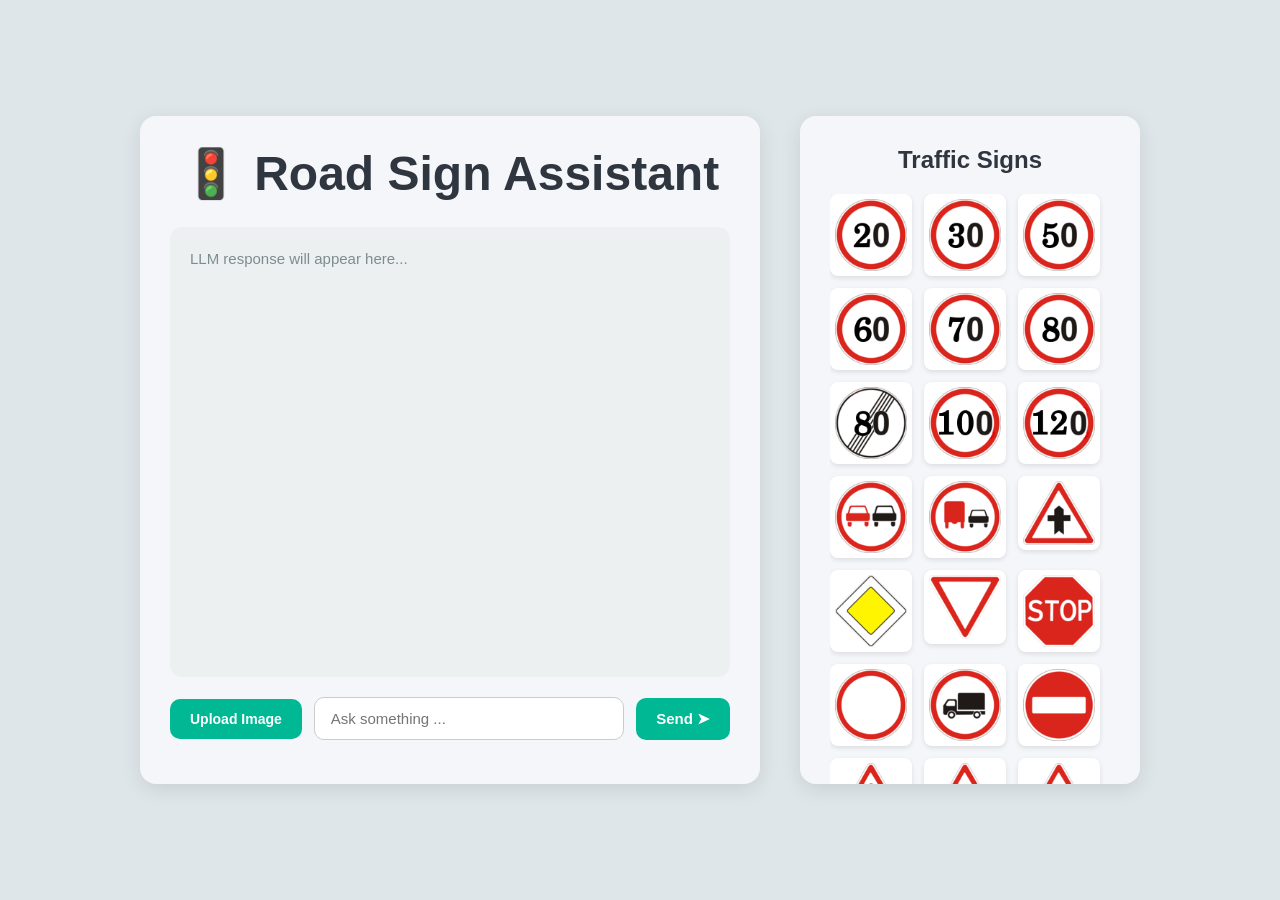
==== frontend/index.html @ b506bc50 "frontend ready" ====
<!DOCTYPE html>
<html lang="en">
<head>
    <meta charset="UTF-8">
    <meta name="viewport" content="width=device-width, initial-scale=1.0">
    <title>Road Sign Assistant</title>
    <link rel="stylesheet" href="style.css">
</head>
<body>

<div class="main-wrapper">
    <div class="container">

        <!-- Header -->
        <h1>🚦 Road Sign Assistant</h1>

        <!-- Output Box -->
        <div class="output-box" id="outputBox">
            <p class="placeholder">LLM response will appear here...</p>
        </div>

        <!-- Input Section -->
        <div class="input-section">

            <!-- Upload Button -->
            <label for="imageUpload" class="upload-btn">Upload Image</label>
            <input type="file" id="imageUpload" hidden accept="image/*">

            <!-- Text Input -->
            <input type="text" id="userInput" placeholder="Ask something ...">

            <!-- Send Button -->
            <button id="sendBtn">Send ➤</button>

        </div>

    </div>

    <!-- Signs Gallery Box -->
    <div class="signs-gallery">
        <h2>Traffic Signs</h2>
        <div class="signs-grid" id="signsGrid">
            <!-- Signs will be loaded here -->
        </div>
    </div>
</div>

<!-- Notification Popup -->
<div id="notification" class="notification">
    <span id="notificationText"></span>
</div>

<script>

    const BASE_URL = "https://your-backend.onrender.com";

    // Load all sign images from Meta folder
    const signsGrid = document.getElementById('signsGrid');
    for (let i = 0; i <= 42; i++) {
        const img = document.createElement('img');
        img.src = `Meta/${i}.png`;
        img.alt = `Traffic Sign ${i}`;
        img.className = 'sign-image';
        // Add data attribute to store sign number for identification
        img.dataset.signNumber = i;
        signsGrid.appendChild(img);
    }

    // Variable to track currently selected sign from gallery
    let selectedSignFromGallery = null;

    // Add click event listener to all sign images in the gallery
    // This allows users to click on any traffic sign to send it to the LLM
    signsGrid.addEventListener('click', async (e) => {
        // Check if the clicked element is a sign image
        if (e.target.classList.contains('sign-image')) {
            const clickedSign = e.target;
            const signNumber = clickedSign.dataset.signNumber;

            // Remove 'selected' class from previously selected sign (if any)
            const previouslySelected = document.querySelector('.sign-image.selected');
            if (previouslySelected) {
                previouslySelected.classList.remove('selected');
            }

            // Add 'selected' class to the clicked sign for visual feedback
            clickedSign.classList.add('selected');

            // Store the selected sign for reference
            selectedSignFromGallery = clickedSign.src;

            // Show notification that sign was selected
            showNotification(`🚦 Traffic Sign selected`);

            // Fetch the image from images folder (not Meta folder) to send to backend
            try {
                // Construct path to images folder using sign number
                const imagePath = `${BASE_URL}/images/${signNumber}_${String(signNumber).padStart(5, '0')}_00000_00000.png`;
                const response = await fetch(imagePath);
                const blob = await response.blob();

                // Create a File object from the blob
                const file = new File([blob], `sign_${signNumber}.png`, { type: 'image/png' });

                // Create FormData to send to backend
                const formData = new FormData();
                formData.append("image", file);

                // Show loading message in output box
                outputBox.innerHTML = "<p>⏳ Processing traffic sign... Please wait</p>";

                // Send the selected sign to the backend LLM for prediction
                const predictResponse = await fetch(`${BASE_URL}/predict`, {
                    method: "POST",
                    body: formData
                });

                const data = await predictResponse.json();

                // Handle error response from backend
                if (data.error) {
                    outputBox.innerHTML = `<p style="color:red;">Error: ${data.error}</p>`;
                    return;
                }

                // Display the LLM prediction result in the output box
                // Replace \n with <br> to preserve line breaks in HTML
                const formattedExplanation = data.explanation.replace(/\n/g, '<br>');
                outputBox.innerHTML = `<h3>🚦 Prediction: ${data.prediction}</h3><p><strong>Confidence:</strong> ${data.confidence}%</p><hr><p>${formattedExplanation}</p>`;

                // Show success notification
                showNotification(` Sign analyzed successfully!`);

            } catch (error) {
                // Handle any errors during the fetch or prediction process
                outputBox.innerHTML = "<p style='color:red;'>Error processing sign. Please try again.</p>";
                console.error('Error:', error);
            }
        }
    });

    // Notification function
    function showNotification(message) {
        const notification = document.getElementById("notification");
        const notificationText = document.getElementById("notificationText");

        notificationText.textContent = message;
        notification.classList.add("show");

        setTimeout(() => {
            notification.classList.remove("show");
        }, 3000);
    }

    // Prediction functionality
    const sendBtn = document.getElementById("sendBtn");
    const outputBox = document.getElementById("outputBox");
    const imageUpload = document.getElementById("imageUpload");
    const userInput = document.getElementById("userInput"); // Get the text input element

    // BASIC INPUT CAPTURE EXAMPLE
    // This function demonstrates how to capture text from the input field
    function captureUserInput() {
        // Step 1: Get the value (text) from the input field
        const userMessage = userInput.value;

        // Step 2: Check if the input is not empty
        if (userMessage.trim() === "") {
            alert("Please enter a message!");
            return null;
        }

        // Step 3: Return the captured text
        return userMessage;
    }

    // Example: Add Enter key support to send message
    // This allows users to press Enter to submit instead of clicking Send
    userInput.addEventListener("keypress", async (e) => {
        // Check if the pressed key is Enter (key code 13)
        if (e.key === "Enter") {
            // Get the text input
            const message = captureUserInput();

            if (message) {
                // Display the user's message in the output box
                outputBox.innerHTML = `<p><strong>You:</strong> ${message}</p><p>⏳ Waiting for response...</p>`;

                // Clear the input field after capturing
                userInput.value = "";

                try {
                    // Send the message to the backend /chat route
                    const response = await fetch(`${BASE_URL}/chat`, {
                        method: "POST",
                        headers: {
                            "Content-Type": "application/json"
                        },
                        body: JSON.stringify({ message: message })
                    });

                    // Parse the JSON response from backend
                    const data = await response.json();

                    // Check if there was an error
                    if (data.error) {
                        outputBox.innerHTML = `<p style="color:red;">Error: ${data.error}</p>`;
                        return;
                    }

                    // Display the LLM response in the output box
                    // Replace \n with <br> to preserve line breaks in HTML
                    const formattedResponse = data.response.replace(/\n/g, '<br>');
                    outputBox.innerHTML = `<p><strong>You:</strong> ${message}</p><hr><p><strong>Assistant:</strong> ${formattedResponse}</p>`;

                    // Show success notification
                    showNotification(`✅ Response received!`);

                } catch (error) {
                    // Handle any errors during the fetch process
                    outputBox.innerHTML = `<p style="color:red;">Error: Could not connect to server</p>`;
                    console.error('Error:', error);
                }
            }
        }
    });

    // Show notification when image is uploaded
    imageUpload.addEventListener("change", (e) => {
        if (e.target.files.length > 0) {
            const fileName = e.target.files[0].name;
            showNotification(`📷 Photo uploaded: ${fileName}`);

            // Change upload button color
            const uploadBtn = document.querySelector('.upload-btn');
            uploadBtn.classList.add('uploaded');
        }
    });

    sendBtn.addEventListener("click", async () => {
        // Check if user has uploaded an image
        if (imageUpload.files.length > 0) {
            // Handle image upload
            const file = imageUpload.files[0];
            // FormData create
            const formData = new FormData();
            formData.append("image", file);

            // Loading message
            outputBox.innerHTML = "<p>⏳ Processing... Please wait</p>";

            try {
                const response = await fetch(`${BASE_URL}/predict`, {
                    method: "POST",
                    body: formData
                });

                const data = await response.json();

                if (data.error) {
                    outputBox.innerHTML = `<p style="color:red;">Error: ${data.error}</p>`;
                    return;
                }

                // Show result
                // Replace \n with <br> to preserve line breaks in HTML
                const formattedExplanation = data.explanation.replace(/\n/g, '<br>');
                outputBox.innerHTML = `<h3>🚦 Prediction: ${data.prediction}</h3><p><strong>Confidence:</strong> ${data.confidence}%</p><hr><p>${formattedExplanation}</p>`;

                // Clear the file input after successful upload
                imageUpload.value = "";

                // Remove uploaded class from upload button
                const uploadBtn = document.querySelector('.upload-btn');
                uploadBtn.classList.remove('uploaded');

            } catch (error) {
                outputBox.innerHTML = "<p style='color:red;'>Server error</p>";
            }
        } else if (userInput.value.trim() !== "") {
            // Handle text message
            const message = userInput.value.trim();

            // Display the user's message in the output box
            outputBox.innerHTML = `<p><strong>You:</strong> ${message}</p><p>⏳ Waiting for response...</p>`;

            // Clear the input field
            userInput.value = "";

            try {
                // Send the message to the backend /chat route
                const response = await fetch(`${BASE_URL}/chat`, {
                    method: "POST",
                    headers: {
                        "Content-Type": "application/json"
                    },
                    body: JSON.stringify({ message: message })
                });

                const data = await response.json();

                if (data.error) {
                    outputBox.innerHTML = `<p style="color:red;">Error: ${data.error}</p>`;
                    return;
                }

                // Display the LLM response
                // Replace \n with <br> to preserve line breaks in HTML
                const formattedResponse = data.response.replace(/\n/g, '<br>');
                outputBox.innerHTML = `<p><strong>You:</strong> ${message}</p><hr><p><strong>Assistant:</strong> ${formattedResponse}</p>`;

                // Show success notification
                showNotification(`✅ Response received!`);

            } catch (error) {
                outputBox.innerHTML = `<p style="color:red;">Error: Could not connect to server</p>`;
                console.error('Error:', error);
            }
        } else {
            alert("Please enter a message or upload an image!");
        }
    });
</script>

</body>
</html>
---- frontend/style.css ----
/* Reset */
* {
    margin: 0;
    padding: 0;
    box-sizing: border-box;
}

/* Body Theme */
body {
    font-family: Arial, sans-serif;
    background: #dfe6e9;
    display: flex;
    justify-content: center;
    align-items: center;
    min-height: 100vh;
    padding: 15px;
}

/* Main Wrapper - Contains both boxes */
.main-wrapper {
    display: flex;
    gap: 40px;
    width: 80%;
    max-width: 1400px;
    align-items: stretch;
}

/* Mobile body fix */
@media (max-width: 768px) {
    body {
        align-items: flex-start;
        padding: 10px;
    }
}

/* Container - Responsive */
.container {
    flex: 2;
    width: 100%;
    background: #f5f6fa;
    padding: 30px;
    border-radius: 16px;
    box-shadow: 0px 5px 20px rgba(0,0,0,0.1);
}

/* Signs Gallery Box */
.signs-gallery {
    flex: 1;
    width: 100%;
    min-width: 280px;
    background: #f5f6fa;
    padding: 30px;
    border-radius: 16px;
    box-shadow: 0px 5px 20px rgba(0,0,0,0.1);
    height: fit-content;
    max-height: calc(77.5vh - 30px);
    overflow-y: auto;
}

.signs-gallery h2 {
    text-align: center;
    margin-bottom: 20px;
    color: #2f3640;
    font-size: 1.5rem;
    font-weight: 700;
}

.signs-grid {
    display: grid;
    grid-template-columns: repeat(3, 1fr);
    gap: 12px;
    overflow-y: auto;
    overflow-x: hidden;
    flex: 1;
    align-content: start;
    padding-right: 10px;
    padding-bottom: 20px;
    scroll-behavior: smooth;
}

/* Custom Scrollbar for Signs Grid */
.signs-grid::-webkit-scrollbar {
    width: 10px;
}

.signs-grid::-webkit-scrollbar-track {
    background: #dfe6e9;
    border-radius: 10px;
    margin: 5px 0;
}

.signs-grid::-webkit-scrollbar-thumb {
    background: linear-gradient(180deg, #74b9ff, #0984e3);
    border-radius: 10px;
    transition: background 0.3s;
}

.signs-grid::-webkit-scrollbar-thumb:hover {
    background: linear-gradient(180deg, #0984e3, #0652a8);
}

/* Firefox Scrollbar */
.signs-grid {
    scrollbar-width: thin;
    scrollbar-color: #74b9ff #dfe6e9;
}

.sign-image {
    width: 100%;
    height: auto;
    border-radius: 8px;
    cursor: pointer;
    transition: transform 0.2s;
    background: white;
    padding: 5px;
    box-shadow: 0 2px 5px rgba(0,0,0,0.1);
}

.sign-image:hover {
    transform: scale(1.05);
}

/* Visual feedback for selected sign - adds blue border and glow effect */
.sign-image.selected {
    border: 3px solid #0984e3;
    box-shadow: 0 0 15px rgba(9, 132, 227, 0.6);
    transform: scale(1.08);
}

/* Header - Responsive */
h1 {
    text-align: center;
    margin-bottom: 25px;
    color: #2f3640;
    font-size: 2.5rem;
    font-weight: 800;
}

/* Output Box - Responsive */
.output-box {
    height: 400px;
    background: #ecf0f1;
    border-radius: 12px;
    padding: 20px;
    overflow-y: auto;
    margin-bottom: 20px;
    color: #2d3436;
    font-size: 16px;
    line-height: 1.6;
}

/* Placeholder */
.placeholder {
    color: #7f8c8d;
    font-size: 15px;
}

/* Input Section */
.input-section {
    display: flex;
    align-items: center;
    gap: 12px;
    flex-wrap: nowrap;
}

/* Upload Button */
.upload-btn {
    background: #00b894;
    padding: 12px 20px;
    border-radius: 10px;
    cursor: pointer;
    font-size: 14px;
    font-weight: 600;
    color: white;
    transition: 0.3s;
    flex-shrink: 0;
    white-space: nowrap;
}

.upload-btn:hover {
    background: #019875;
}

.upload-btn.uploaded {
    background: #00b894;
}

.upload-btn.uploaded:hover {
    background: #019875;
}

/* Input Field */
input[type="text"] {
    flex: 1;
    min-width: 0;
    padding: 12px 16px;
    border-radius: 10px;
    border: 1px solid #ccc;
    outline: none;
    font-size: 15px;
}

/* Send Button */
button {
    background: #00b894;
    color: white;
    border: none;
    padding: 12px 20px;
    border-radius: 10px;
    cursor: pointer;
    transition: 0.3s;
    font-size: 15px;
    font-weight: 600;
    flex-shrink: 0;
}

button:hover {
    background: #019875;
}

/* Hidden file input */
input[type="file"] {
    display: none;
}

/* Notification Popup */
.notification {
    position: fixed;
    bottom: 80px;
    left: 50%;
    transform: translateX(-50%) translateY(20px);
    background: #00b894;
    color: white;
    padding: 15px 25px;
    border-radius: 10px;
    box-shadow: 0 4px 15px rgba(0,0,0,0.2);
    font-size: 15px;
    font-weight: 600;
    opacity: 0;
    transition: all 0.3s ease;
    pointer-events: none;
    z-index: 1000;
}

.notification.show {
    opacity: 1;
    transform: translateX(-50%) translateY(0);
}

/* ── Responsive Design ── */

/* Tablets (portrait) */
@media (max-width: 1200px) {
    .main-wrapper {
        flex-direction: column;
        align-items: center;
    }

    .signs-gallery {
        width: 100%;
        max-width: 800px;
    }
}

/* Tablets (portrait) */
@media (max-width: 768px) {
    .container {
        padding: 25px;
    }

    h1 {
        font-size: 2rem;
        margin-bottom: 20px;
    }

    .output-box {
        height: 350px;
        font-size: 15px;
        padding: 18px;
    }

    .upload-btn {
        font-size: 20px;
        padding: 10px 14px;
    }

    input[type="text"] {
        font-size: 14px;
        padding: 10px 14px;
    }

    button {
        font-size: 14px;
        padding: 10px 16px;
    }
}

/* Mobile phones */
@media (max-width: 480px) {
    body {
        padding: 10px;
        align-items: flex-start;
    }

    .container {
        padding: 18px;
        border-radius: 12px;
        width: 100%;
    }

    h1 {
        font-size: 1.5rem;
        margin-bottom: 15px;
        line-height: 1.3;
    }

    .output-box {
        height: calc(100vh - 280px);
        min-height: 200px;
        max-height: 400px;
        font-size: 13px;
        padding: 12px;
        margin-bottom: 12px;
    }

    .placeholder {
        font-size: 12px;
    }

    .input-section {
        gap: 8px;
        flex-wrap: nowrap;
    }

    .upload-btn {
        font-size: 18px;
        padding: 10px 12px;
    }

    input[type="text"] {
        font-size: 13px;
        padding: 10px 12px;
        min-width: 0;
    }

    button {
        font-size: 13px;
        padding: 10px 14px;
        white-space: nowrap;
    }
}

/* Extra small phones */
@media (max-width: 360px) {
    .container {
        padding: 15px;
    }

    h1 {
        font-size: 1.3rem;
    }

    .output-box {
        height: calc(100vh - 260px);
        min-height: 180px;
        font-size: 12px;
        padding: 10px;
    }

    .upload-btn {
        font-size: 16px;
        padding: 9px 11px;
    }

    input[type="text"] {
        font-size: 12px;
        padding: 9px 11px;
    }

    button {
        font-size: 12px;
        padding: 9px 12px;
    }
}

/* Large screens */
@media (min-width: 1200px) {
    .container {
        max-width: 900px;
    }

    h1 {
        font-size: 3rem;
    }

    .output-box {
        height: 450px;
        font-size: 17px;
    }
}
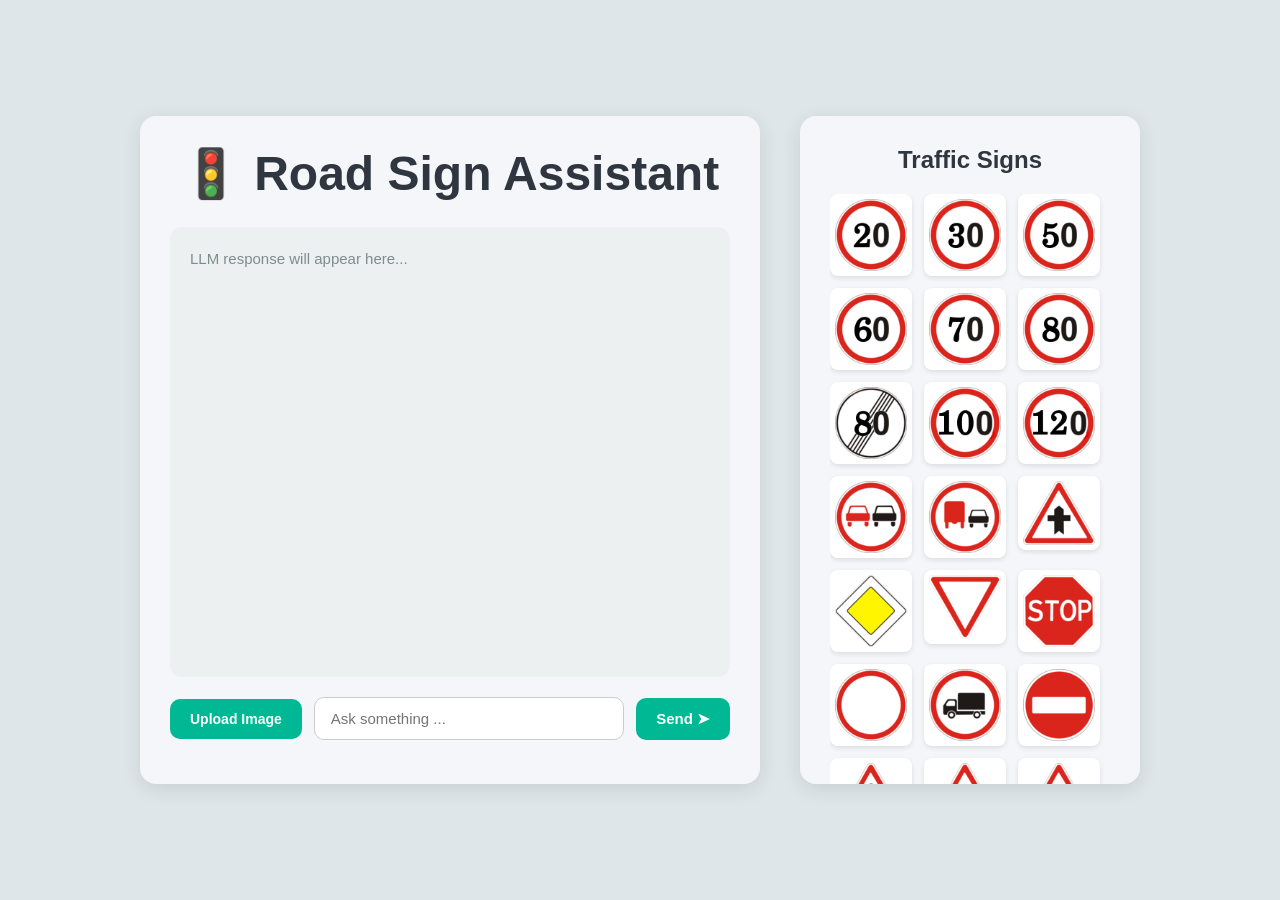
==== commit f7f23f53: "base url update" ====
--- a/frontend/index.html
+++ b/frontend/index.html
@@ -52,7 +52,7 @@
 
 <script>
 
-    const BASE_URL = "https://your-backend.onrender.com";
+    const BASE_URL = "https://road-sign-ai-assistant.onrender.com";
 
     // Load all sign images from Meta folder
     const signsGrid = document.getElementById('signsGrid');
